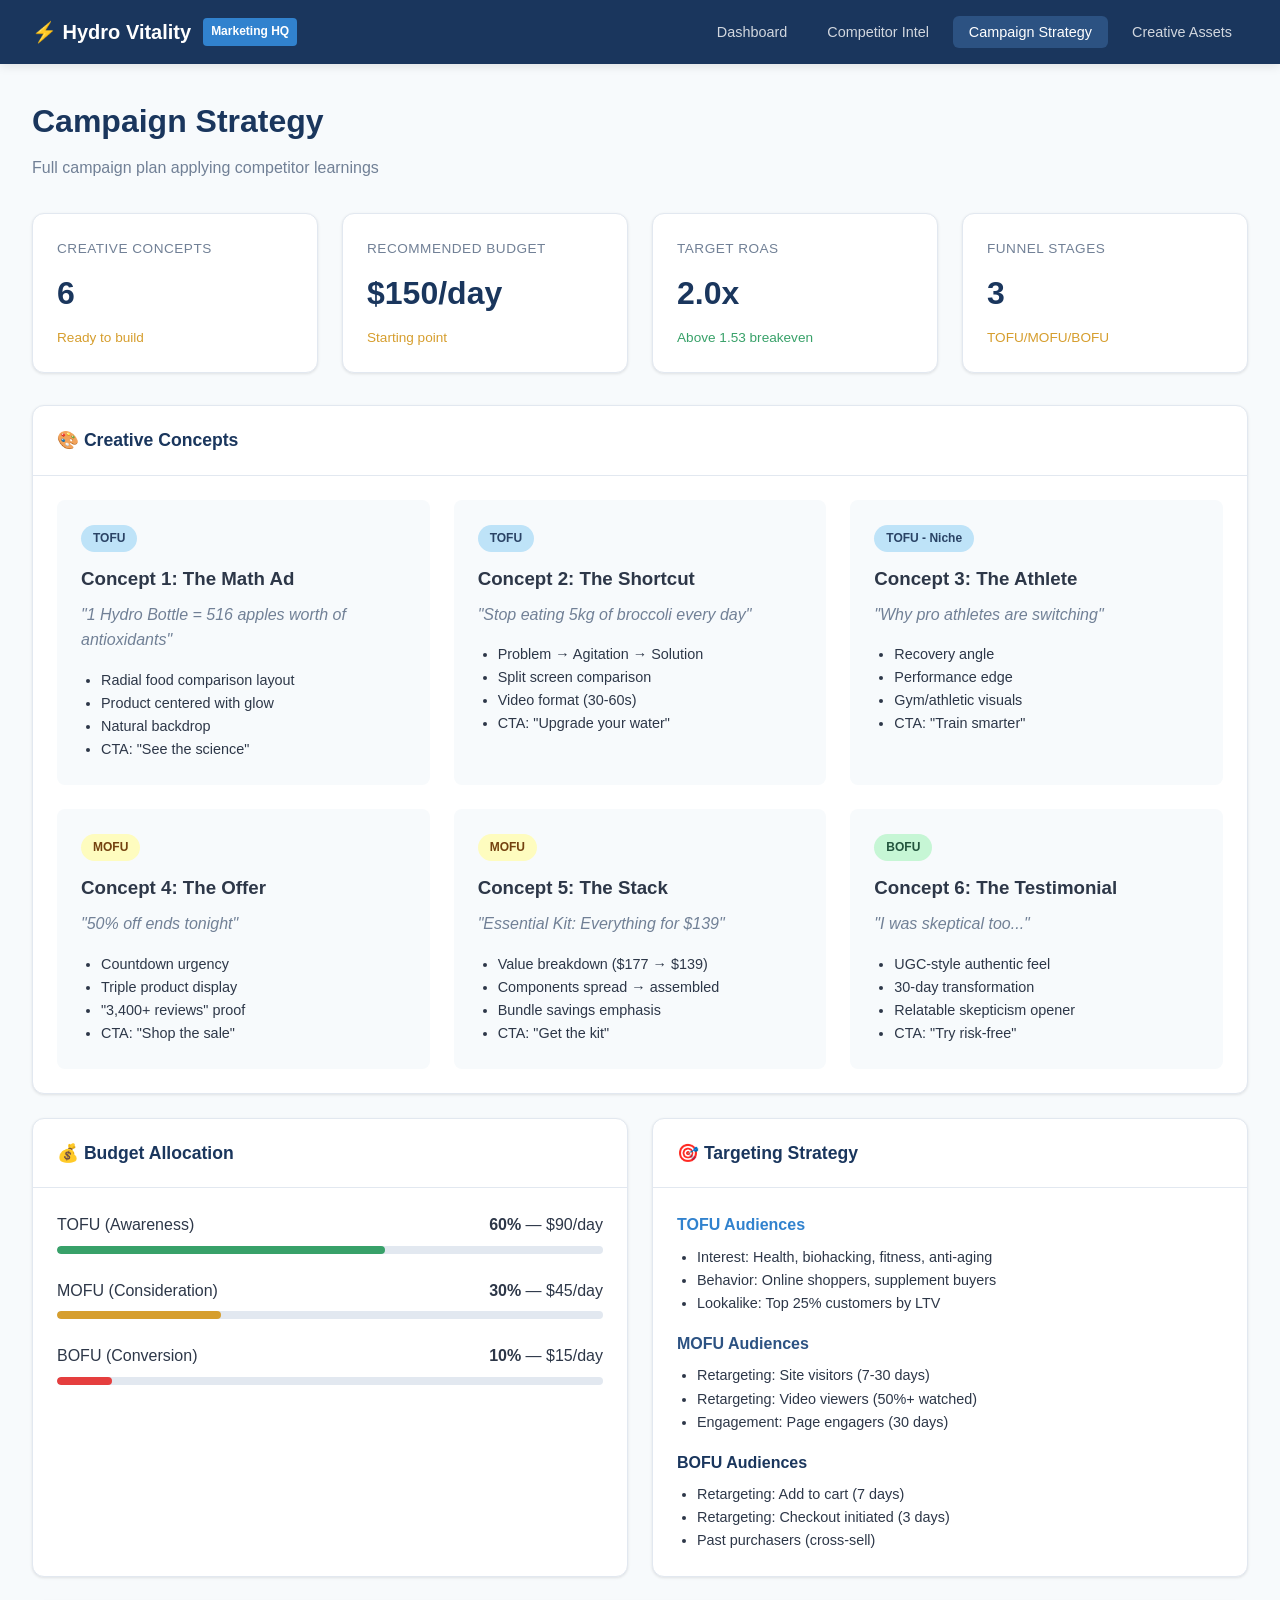
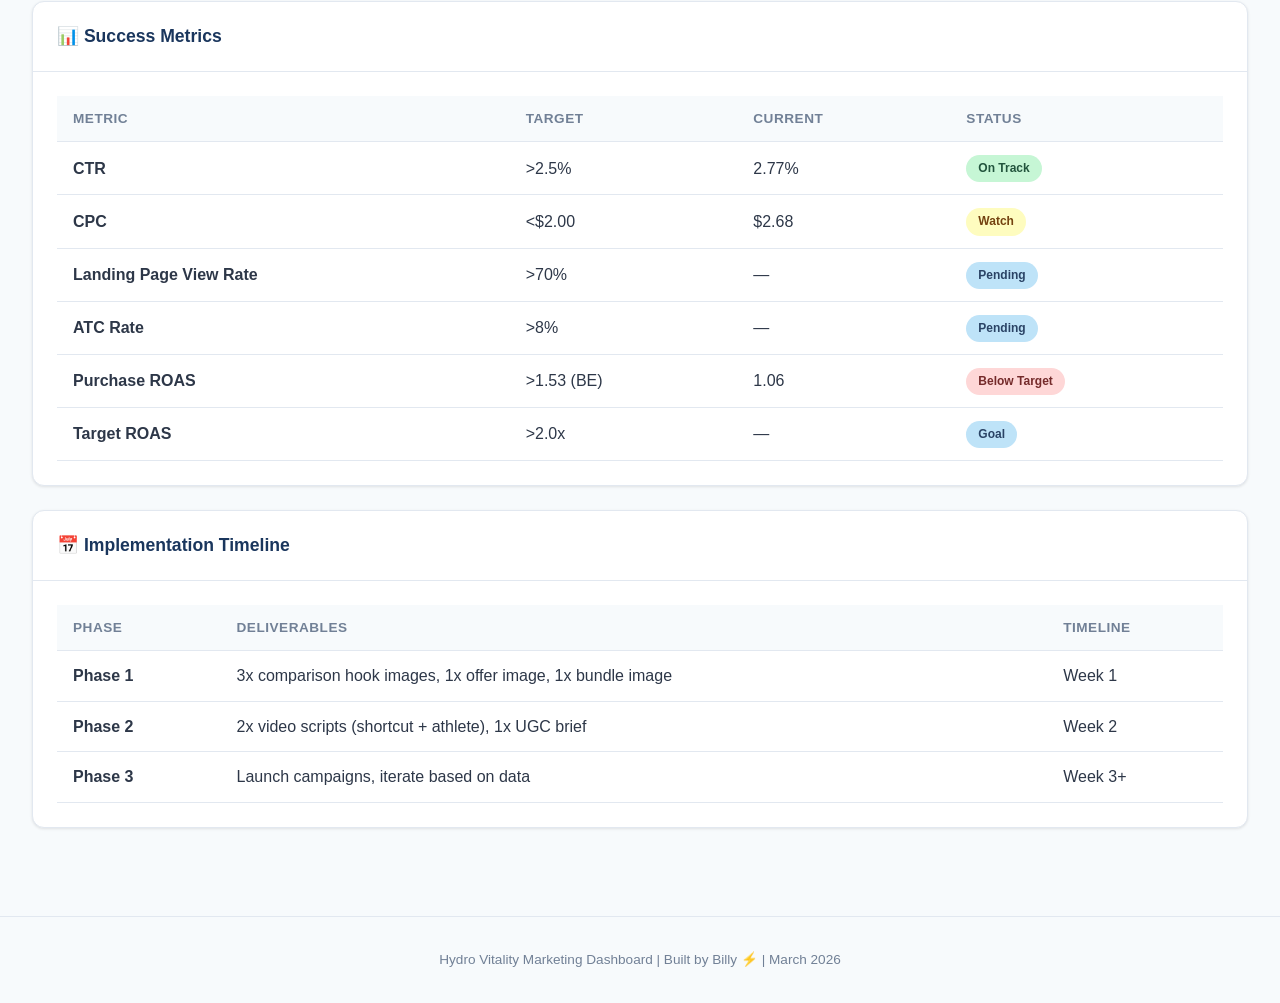
==== campaign-strategy.html @ 6f42a1ee "Initial commit: Hydro Vitality Marketing Dashboard - Competitor intel (Hydrōh analysis) - Campaign s" ====
<!DOCTYPE html>
<html lang="en">
<head>
  <meta charset="UTF-8">
  <meta name="viewport" content="width=device-width, initial-scale=1.0">
  <title>Campaign Strategy | Hydro Vitality</title>
  <link rel="stylesheet" href="css/style.css">
</head>
<body>
  <nav class="nav">
    <div class="nav-container">
      <a href="index.html" class="nav-brand">
        ⚡ Hydro Vitality <span>Marketing HQ</span>
      </a>
      <ul class="nav-links">
        <li><a href="index.html">Dashboard</a></li>
        <li><a href="competitor-intel.html">Competitor Intel</a></li>
        <li><a href="campaign-strategy.html" class="active">Campaign Strategy</a></li>
        <li><a href="creatives.html">Creative Assets</a></li>
      </ul>
    </div>
  </nav>

  <main class="main">
    <div class="page-header">
      <h1>Campaign Strategy</h1>
      <p>Full campaign plan applying competitor learnings</p>
    </div>

    <!-- Strategy Overview -->
    <div class="stats-grid">
      <div class="stat-card">
        <div class="label">Creative Concepts</div>
        <div class="value">6</div>
        <div class="change neutral">Ready to build</div>
      </div>
      <div class="stat-card">
        <div class="label">Recommended Budget</div>
        <div class="value">$150/day</div>
        <div class="change neutral">Starting point</div>
      </div>
      <div class="stat-card">
        <div class="label">Target ROAS</div>
        <div class="value">2.0x</div>
        <div class="change positive">Above 1.53 breakeven</div>
      </div>
      <div class="stat-card">
        <div class="label">Funnel Stages</div>
        <div class="value">3</div>
        <div class="change neutral">TOFU/MOFU/BOFU</div>
      </div>
    </div>

    <!-- Creative Concepts -->
    <div class="card">
      <div class="card-header">
        <h2>🎨 Creative Concepts</h2>
      </div>
      <div class="card-body">
        <div class="grid-3">
          <!-- Concept 1 -->
          <div style="background: var(--bg); padding: 1.5rem; border-radius: 8px;">
            <span class="badge badge-info">TOFU</span>
            <h3 style="margin: 0.75rem 0 0.5rem;">Concept 1: The Math Ad</h3>
            <p style="font-style: italic; margin-bottom: 1rem; color: var(--text-light);">"1 Hydro Bottle = 516 apples worth of antioxidants"</p>
            <ul style="padding-left: 1.25rem; font-size: 0.9rem;">
              <li>Radial food comparison layout</li>
              <li>Product centered with glow</li>
              <li>Natural backdrop</li>
              <li>CTA: "See the science"</li>
            </ul>
          </div>

          <!-- Concept 2 -->
          <div style="background: var(--bg); padding: 1.5rem; border-radius: 8px;">
            <span class="badge badge-info">TOFU</span>
            <h3 style="margin: 0.75rem 0 0.5rem;">Concept 2: The Shortcut</h3>
            <p style="font-style: italic; margin-bottom: 1rem; color: var(--text-light);">"Stop eating 5kg of broccoli every day"</p>
            <ul style="padding-left: 1.25rem; font-size: 0.9rem;">
              <li>Problem → Agitation → Solution</li>
              <li>Split screen comparison</li>
              <li>Video format (30-60s)</li>
              <li>CTA: "Upgrade your water"</li>
            </ul>
          </div>

          <!-- Concept 3 -->
          <div style="background: var(--bg); padding: 1.5rem; border-radius: 8px;">
            <span class="badge badge-info">TOFU - Niche</span>
            <h3 style="margin: 0.75rem 0 0.5rem;">Concept 3: The Athlete</h3>
            <p style="font-style: italic; margin-bottom: 1rem; color: var(--text-light);">"Why pro athletes are switching"</p>
            <ul style="padding-left: 1.25rem; font-size: 0.9rem;">
              <li>Recovery angle</li>
              <li>Performance edge</li>
              <li>Gym/athletic visuals</li>
              <li>CTA: "Train smarter"</li>
            </ul>
          </div>

          <!-- Concept 4 -->
          <div style="background: var(--bg); padding: 1.5rem; border-radius: 8px;">
            <span class="badge badge-warning">MOFU</span>
            <h3 style="margin: 0.75rem 0 0.5rem;">Concept 4: The Offer</h3>
            <p style="font-style: italic; margin-bottom: 1rem; color: var(--text-light);">"50% off ends tonight"</p>
            <ul style="padding-left: 1.25rem; font-size: 0.9rem;">
              <li>Countdown urgency</li>
              <li>Triple product display</li>
              <li>"3,400+ reviews" proof</li>
              <li>CTA: "Shop the sale"</li>
            </ul>
          </div>

          <!-- Concept 5 -->
          <div style="background: var(--bg); padding: 1.5rem; border-radius: 8px;">
            <span class="badge badge-warning">MOFU</span>
            <h3 style="margin: 0.75rem 0 0.5rem;">Concept 5: The Stack</h3>
            <p style="font-style: italic; margin-bottom: 1rem; color: var(--text-light);">"Essential Kit: Everything for $139"</p>
            <ul style="padding-left: 1.25rem; font-size: 0.9rem;">
              <li>Value breakdown ($177 → $139)</li>
              <li>Components spread → assembled</li>
              <li>Bundle savings emphasis</li>
              <li>CTA: "Get the kit"</li>
            </ul>
          </div>

          <!-- Concept 6 -->
          <div style="background: var(--bg); padding: 1.5rem; border-radius: 8px;">
            <span class="badge badge-success">BOFU</span>
            <h3 style="margin: 0.75rem 0 0.5rem;">Concept 6: The Testimonial</h3>
            <p style="font-style: italic; margin-bottom: 1rem; color: var(--text-light);">"I was skeptical too..."</p>
            <ul style="padding-left: 1.25rem; font-size: 0.9rem;">
              <li>UGC-style authentic feel</li>
              <li>30-day transformation</li>
              <li>Relatable skepticism opener</li>
              <li>CTA: "Try risk-free"</li>
            </ul>
          </div>
        </div>
      </div>
    </div>

    <!-- Budget Allocation -->
    <div class="grid-2">
      <div class="card">
        <div class="card-header">
          <h2>💰 Budget Allocation</h2>
        </div>
        <div class="card-body">
          <div style="margin-bottom: 1.5rem;">
            <div style="display: flex; justify-content: space-between; margin-bottom: 0.5rem;">
              <span>TOFU (Awareness)</span>
              <span><strong>60%</strong> — $90/day</span>
            </div>
            <div class="progress-bar">
              <div class="fill success" style="width: 60%;"></div>
            </div>
          </div>
          
          <div style="margin-bottom: 1.5rem;">
            <div style="display: flex; justify-content: space-between; margin-bottom: 0.5rem;">
              <span>MOFU (Consideration)</span>
              <span><strong>30%</strong> — $45/day</span>
            </div>
            <div class="progress-bar">
              <div class="fill warning" style="width: 30%;"></div>
            </div>
          </div>
          
          <div>
            <div style="display: flex; justify-content: space-between; margin-bottom: 0.5rem;">
              <span>BOFU (Conversion)</span>
              <span><strong>10%</strong> — $15/day</span>
            </div>
            <div class="progress-bar">
              <div class="fill danger" style="width: 10%;"></div>
            </div>
          </div>
        </div>
      </div>

      <div class="card">
        <div class="card-header">
          <h2>🎯 Targeting Strategy</h2>
        </div>
        <div class="card-body">
          <h4 style="margin-bottom: 0.5rem; color: var(--accent);">TOFU Audiences</h4>
          <ul style="padding-left: 1.25rem; margin-bottom: 1rem; font-size: 0.9rem;">
            <li>Interest: Health, biohacking, fitness, anti-aging</li>
            <li>Behavior: Online shoppers, supplement buyers</li>
            <li>Lookalike: Top 25% customers by LTV</li>
          </ul>

          <h4 style="margin-bottom: 0.5rem; color: var(--primary-light);">MOFU Audiences</h4>
          <ul style="padding-left: 1.25rem; margin-bottom: 1rem; font-size: 0.9rem;">
            <li>Retargeting: Site visitors (7-30 days)</li>
            <li>Retargeting: Video viewers (50%+ watched)</li>
            <li>Engagement: Page engagers (30 days)</li>
          </ul>

          <h4 style="margin-bottom: 0.5rem; color: var(--primary);">BOFU Audiences</h4>
          <ul style="padding-left: 1.25rem; font-size: 0.9rem;">
            <li>Retargeting: Add to cart (7 days)</li>
            <li>Retargeting: Checkout initiated (3 days)</li>
            <li>Past purchasers (cross-sell)</li>
          </ul>
        </div>
      </div>
    </div>

    <!-- Success Metrics -->
    <div class="card">
      <div class="card-header">
        <h2>📊 Success Metrics</h2>
      </div>
      <div class="card-body">
        <table>
          <thead>
            <tr>
              <th>Metric</th>
              <th>Target</th>
              <th>Current</th>
              <th>Status</th>
            </tr>
          </thead>
          <tbody>
            <tr>
              <td><strong>CTR</strong></td>
              <td>>2.5%</td>
              <td>2.77%</td>
              <td><span class="badge badge-success">On Track</span></td>
            </tr>
            <tr>
              <td><strong>CPC</strong></td>
              <td><$2.00</td>
              <td>$2.68</td>
              <td><span class="badge badge-warning">Watch</span></td>
            </tr>
            <tr>
              <td><strong>Landing Page View Rate</strong></td>
              <td>>70%</td>
              <td>—</td>
              <td><span class="badge badge-info">Pending</span></td>
            </tr>
            <tr>
              <td><strong>ATC Rate</strong></td>
              <td>>8%</td>
              <td>—</td>
              <td><span class="badge badge-info">Pending</span></td>
            </tr>
            <tr>
              <td><strong>Purchase ROAS</strong></td>
              <td>>1.53 (BE)</td>
              <td>1.06</td>
              <td><span class="badge badge-danger">Below Target</span></td>
            </tr>
            <tr>
              <td><strong>Target ROAS</strong></td>
              <td>>2.0x</td>
              <td>—</td>
              <td><span class="badge badge-info">Goal</span></td>
            </tr>
          </tbody>
        </table>
      </div>
    </div>

    <!-- Implementation Timeline -->
    <div class="card">
      <div class="card-header">
        <h2>📅 Implementation Timeline</h2>
      </div>
      <div class="card-body">
        <table>
          <thead>
            <tr>
              <th>Phase</th>
              <th>Deliverables</th>
              <th>Timeline</th>
            </tr>
          </thead>
          <tbody>
            <tr>
              <td><strong>Phase 1</strong></td>
              <td>3x comparison hook images, 1x offer image, 1x bundle image</td>
              <td>Week 1</td>
            </tr>
            <tr>
              <td><strong>Phase 2</strong></td>
              <td>2x video scripts (shortcut + athlete), 1x UGC brief</td>
              <td>Week 2</td>
            </tr>
            <tr>
              <td><strong>Phase 3</strong></td>
              <td>Launch campaigns, iterate based on data</td>
              <td>Week 3+</td>
            </tr>
          </tbody>
        </table>
      </div>
    </div>
  </main>

  <footer class="footer">
    <p>Hydro Vitality Marketing Dashboard | Built by Billy ⚡ | March 2026</p>
  </footer>
</body>
</html>
---- css/style.css ----
/* Hydro Vitality Marketing Dashboard */
:root {
  --primary: #1a365d;
  --primary-light: #2c5282;
  --accent: #3182ce;
  --success: #38a169;
  --warning: #d69e2e;
  --danger: #e53e3e;
  --bg: #f7fafc;
  --card-bg: #ffffff;
  --text: #2d3748;
  --text-light: #718096;
  --border: #e2e8f0;
}

* {
  margin: 0;
  padding: 0;
  box-sizing: border-box;
}

body {
  font-family: -apple-system, BlinkMacSystemFont, 'Segoe UI', Roboto, sans-serif;
  background: var(--bg);
  color: var(--text);
  line-height: 1.6;
}

/* Navigation */
.nav {
  background: var(--primary);
  padding: 1rem 2rem;
  position: sticky;
  top: 0;
  z-index: 100;
  box-shadow: 0 2px 10px rgba(0,0,0,0.1);
}

.nav-container {
  max-width: 1400px;
  margin: 0 auto;
  display: flex;
  justify-content: space-between;
  align-items: center;
}

.nav-brand {
  display: flex;
  align-items: center;
  gap: 0.75rem;
  color: white;
  text-decoration: none;
  font-weight: 700;
  font-size: 1.25rem;
}

.nav-brand span {
  background: var(--accent);
  padding: 0.25rem 0.5rem;
  border-radius: 4px;
  font-size: 0.75rem;
}

.nav-links {
  display: flex;
  gap: 0.5rem;
  list-style: none;
}

.nav-links a {
  color: rgba(255,255,255,0.8);
  text-decoration: none;
  padding: 0.5rem 1rem;
  border-radius: 6px;
  transition: all 0.2s;
  font-size: 0.9rem;
}

.nav-links a:hover,
.nav-links a.active {
  background: var(--primary-light);
  color: white;
}

/* Main Content */
.main {
  max-width: 1400px;
  margin: 0 auto;
  padding: 2rem;
}

/* Page Header */
.page-header {
  margin-bottom: 2rem;
}

.page-header h1 {
  font-size: 2rem;
  color: var(--primary);
  margin-bottom: 0.5rem;
}

.page-header p {
  color: var(--text-light);
}

/* Stats Grid */
.stats-grid {
  display: grid;
  grid-template-columns: repeat(auto-fit, minmax(200px, 1fr));
  gap: 1.5rem;
  margin-bottom: 2rem;
}

.stat-card {
  background: var(--card-bg);
  padding: 1.5rem;
  border-radius: 12px;
  box-shadow: 0 1px 3px rgba(0,0,0,0.1);
  border: 1px solid var(--border);
}

.stat-card .label {
  font-size: 0.85rem;
  color: var(--text-light);
  text-transform: uppercase;
  letter-spacing: 0.5px;
  margin-bottom: 0.5rem;
}

.stat-card .value {
  font-size: 2rem;
  font-weight: 700;
  color: var(--primary);
}

.stat-card .change {
  font-size: 0.85rem;
  margin-top: 0.5rem;
}

.stat-card .change.positive { color: var(--success); }
.stat-card .change.negative { color: var(--danger); }
.stat-card .change.neutral { color: var(--warning); }

/* Cards */
.card {
  background: var(--card-bg);
  border-radius: 12px;
  box-shadow: 0 1px 3px rgba(0,0,0,0.1);
  border: 1px solid var(--border);
  margin-bottom: 1.5rem;
  overflow: hidden;
}

.card-header {
  padding: 1.25rem 1.5rem;
  border-bottom: 1px solid var(--border);
  display: flex;
  justify-content: space-between;
  align-items: center;
}

.card-header h2 {
  font-size: 1.1rem;
  color: var(--primary);
}

.card-body {
  padding: 1.5rem;
}

/* Grid Layouts */
.grid-2 {
  display: grid;
  grid-template-columns: repeat(2, 1fr);
  gap: 1.5rem;
}

.grid-3 {
  display: grid;
  grid-template-columns: repeat(3, 1fr);
  gap: 1.5rem;
}

@media (max-width: 1024px) {
  .grid-3 { grid-template-columns: repeat(2, 1fr); }
}

@media (max-width: 768px) {
  .grid-2, .grid-3 { grid-template-columns: 1fr; }
}

/* Tables */
table {
  width: 100%;
  border-collapse: collapse;
}

th, td {
  padding: 0.75rem 1rem;
  text-align: left;
  border-bottom: 1px solid var(--border);
}

th {
  background: var(--bg);
  font-weight: 600;
  font-size: 0.85rem;
  text-transform: uppercase;
  letter-spacing: 0.5px;
  color: var(--text-light);
}

tr:hover {
  background: var(--bg);
}

/* Badges */
.badge {
  display: inline-block;
  padding: 0.25rem 0.75rem;
  border-radius: 20px;
  font-size: 0.75rem;
  font-weight: 600;
}

.badge-success { background: #c6f6d5; color: #22543d; }
.badge-warning { background: #fefcbf; color: #744210; }
.badge-danger { background: #fed7d7; color: #742a2a; }
.badge-info { background: #bee3f8; color: #2a4365; }

/* Asset Gallery */
.asset-gallery {
  display: grid;
  grid-template-columns: repeat(auto-fill, minmax(250px, 1fr));
  gap: 1rem;
}

.asset-item {
  border-radius: 8px;
  overflow: hidden;
  border: 1px solid var(--border);
  background: var(--card-bg);
}

.asset-item img,
.asset-item video {
  width: 100%;
  height: 200px;
  object-fit: cover;
}

.asset-item .asset-info {
  padding: 0.75rem;
}

.asset-item .asset-info h4 {
  font-size: 0.9rem;
  margin-bottom: 0.25rem;
}

.asset-item .asset-info p {
  font-size: 0.8rem;
  color: var(--text-light);
}

/* Funnel Diagram */
.funnel {
  display: flex;
  flex-direction: column;
  gap: 0.5rem;
  max-width: 600px;
  margin: 0 auto;
}

.funnel-stage {
  padding: 1.5rem;
  text-align: center;
  border-radius: 8px;
  color: white;
  font-weight: 600;
}

.funnel-stage.tofu { background: var(--accent); }
.funnel-stage.mofu { background: var(--primary-light); }
.funnel-stage.bofu { background: var(--primary); }

.funnel-stage small {
  display: block;
  opacity: 0.8;
  font-weight: 400;
  margin-top: 0.25rem;
}

/* Progress Bars */
.progress-bar {
  height: 8px;
  background: var(--border);
  border-radius: 4px;
  overflow: hidden;
}

.progress-bar .fill {
  height: 100%;
  border-radius: 4px;
  transition: width 0.3s;
}

.progress-bar .fill.success { background: var(--success); }
.progress-bar .fill.warning { background: var(--warning); }
.progress-bar .fill.danger { background: var(--danger); }

/* Insights List */
.insights-list {
  list-style: none;
}

.insights-list li {
  padding: 1rem;
  border-bottom: 1px solid var(--border);
  display: flex;
  gap: 1rem;
  align-items: flex-start;
}

.insights-list li:last-child {
  border-bottom: none;
}

.insights-list .icon {
  font-size: 1.5rem;
}

.insights-list h4 {
  font-size: 0.95rem;
  margin-bottom: 0.25rem;
}

.insights-list p {
  font-size: 0.85rem;
  color: var(--text-light);
}

/* Action Items */
.action-item {
  display: flex;
  align-items: center;
  gap: 0.75rem;
  padding: 0.75rem 0;
  border-bottom: 1px solid var(--border);
}

.action-item:last-child {
  border-bottom: none;
}

.action-item input[type="checkbox"] {
  width: 18px;
  height: 18px;
}

.action-item label {
  flex: 1;
}

.action-item .priority {
  font-size: 0.75rem;
  padding: 0.2rem 0.5rem;
  border-radius: 4px;
}

.priority-high { background: #fed7d7; color: #742a2a; }
.priority-medium { background: #fefcbf; color: #744210; }
.priority-low { background: #c6f6d5; color: #22543d; }

/* Footer */
.footer {
  text-align: center;
  padding: 2rem;
  color: var(--text-light);
  font-size: 0.85rem;
  border-top: 1px solid var(--border);
  margin-top: 2rem;
}
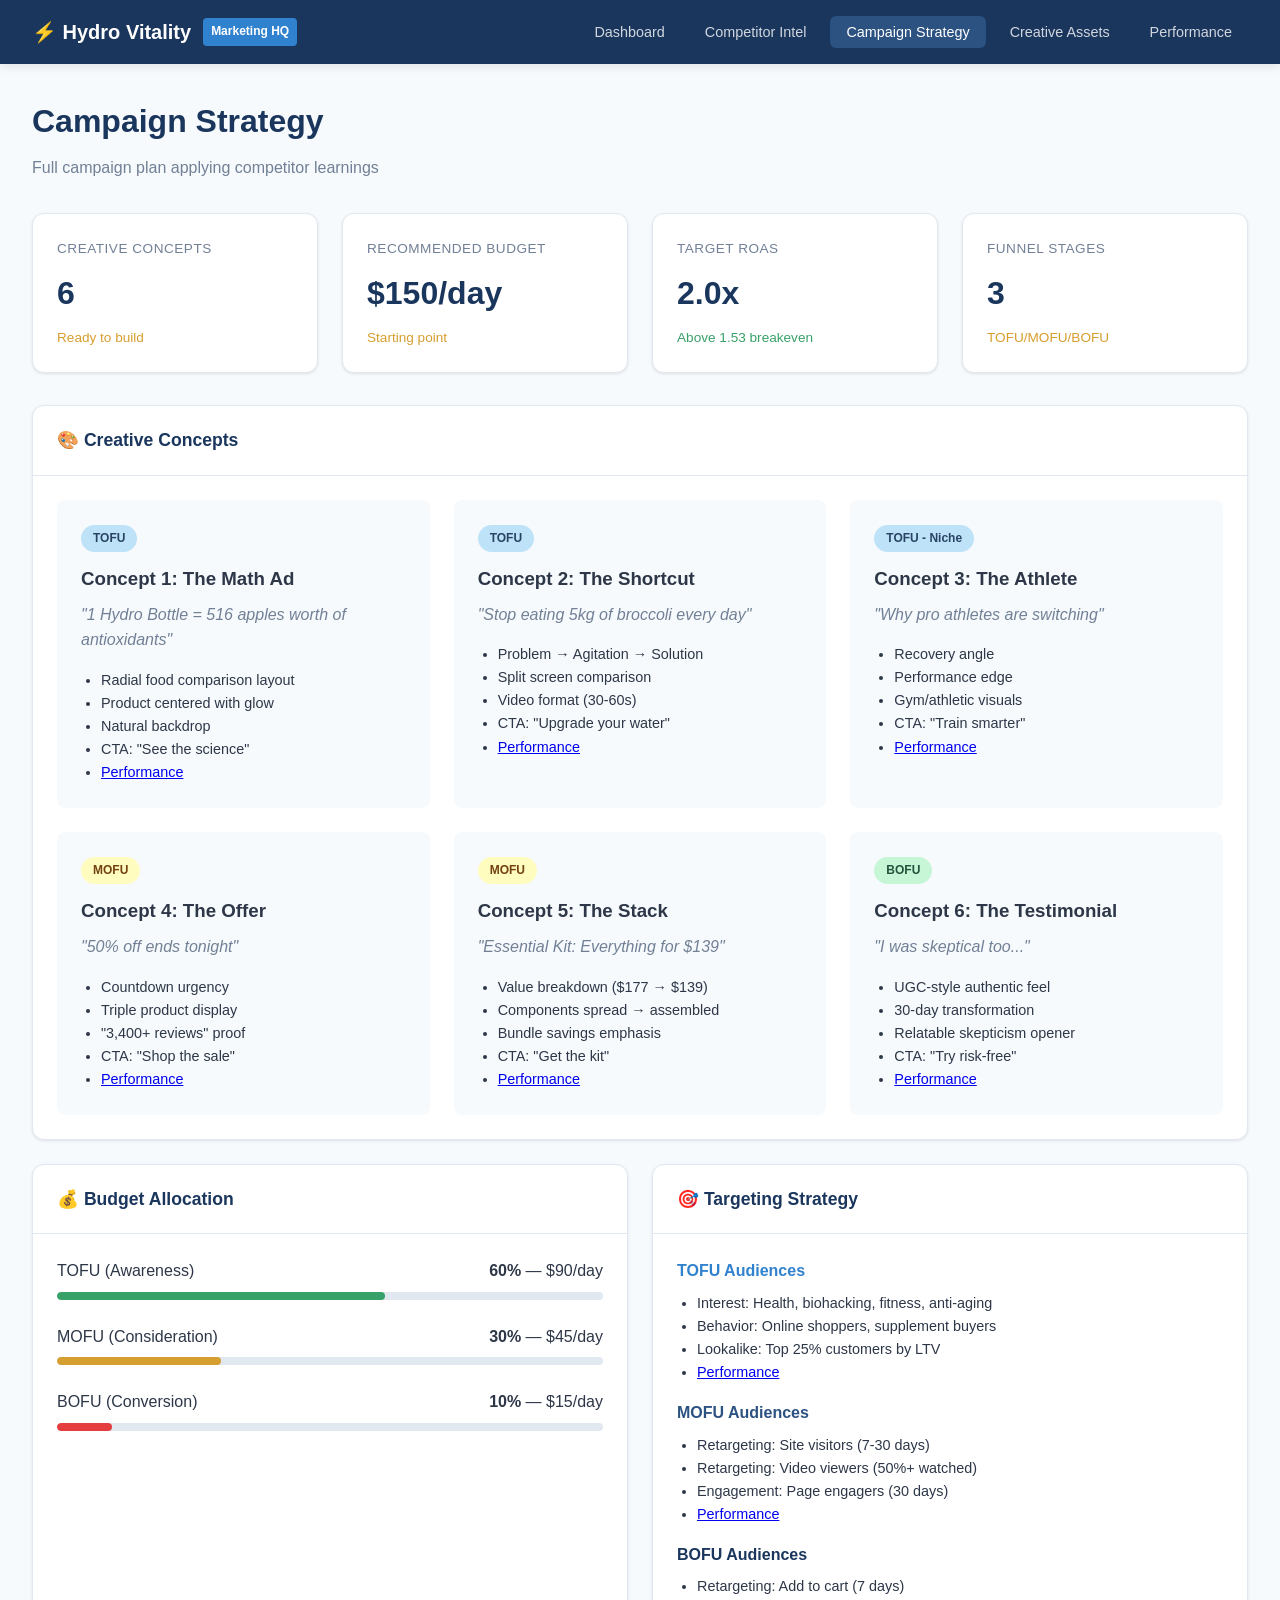
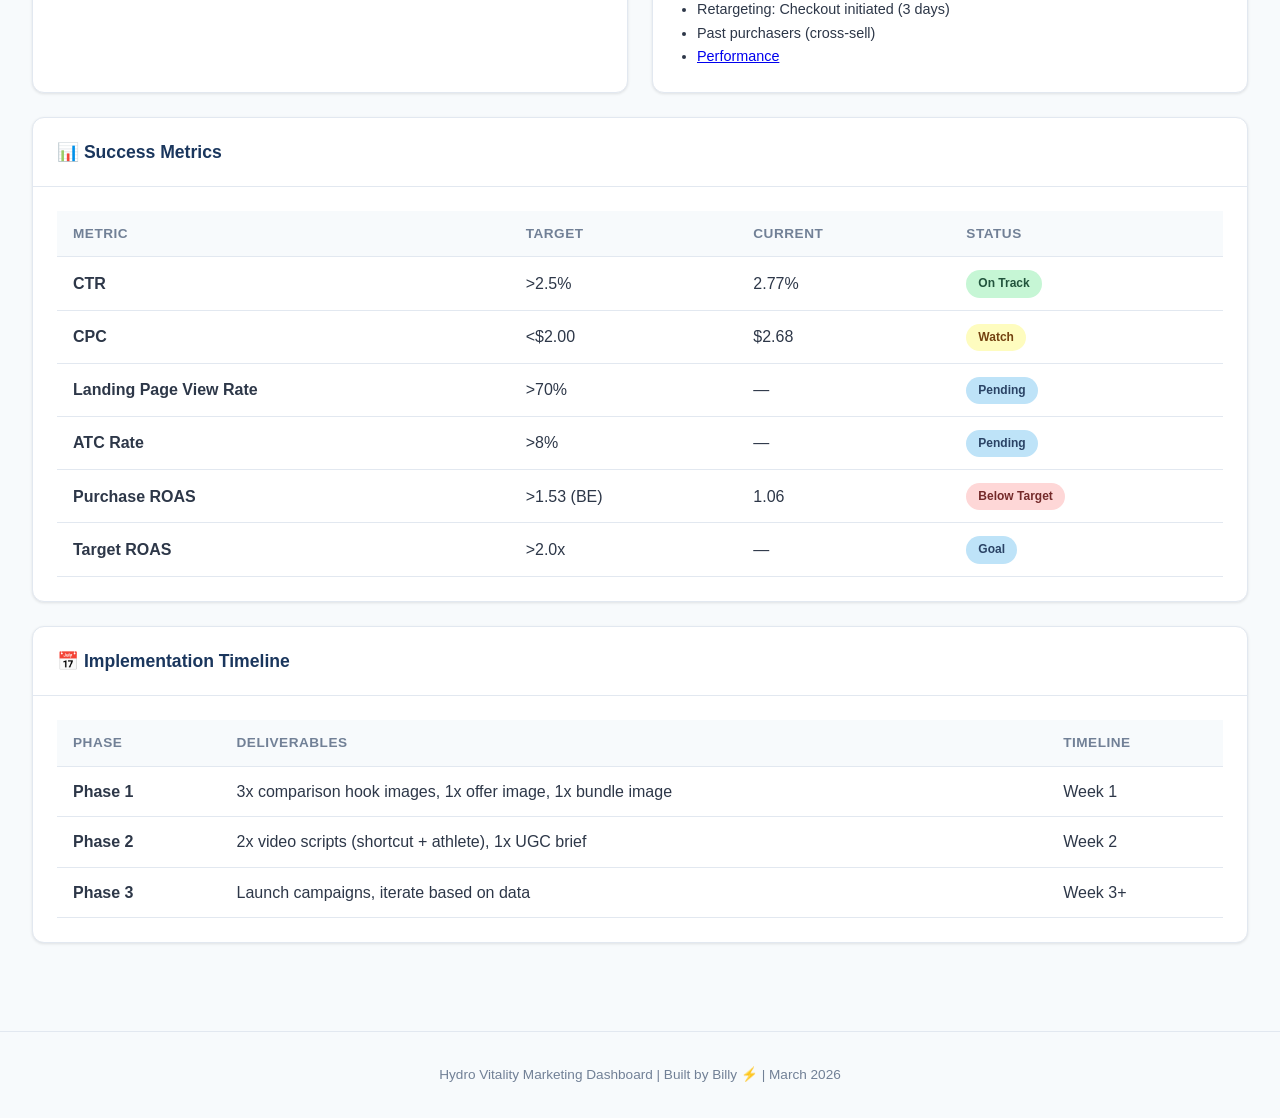
==== commit 4b185130: "Complete marketing dashboard build Added: - Performance tracking page with live metrics - Ad copy va" ====
--- a/campaign-strategy.html
+++ b/campaign-strategy.html
@@ -17,7 +17,8 @@
         <li><a href="competitor-intel.html">Competitor Intel</a></li>
         <li><a href="campaign-strategy.html" class="active">Campaign Strategy</a></li>
         <li><a href="creatives.html">Creative Assets</a></li>
-      </ul>
+      <li><a href="performance.html">Performance</a></li>
+        </ul>
     </div>
   </nav>
 
@@ -68,7 +69,8 @@
               <li>Product centered with glow</li>
               <li>Natural backdrop</li>
               <li>CTA: "See the science"</li>
-            </ul>
+            <li><a href="performance.html">Performance</a></li>
+        </ul>
           </div>
 
           <!-- Concept 2 -->
@@ -81,7 +83,8 @@
               <li>Split screen comparison</li>
               <li>Video format (30-60s)</li>
               <li>CTA: "Upgrade your water"</li>
-            </ul>
+            <li><a href="performance.html">Performance</a></li>
+        </ul>
           </div>
 
           <!-- Concept 3 -->
@@ -94,7 +97,8 @@
               <li>Performance edge</li>
               <li>Gym/athletic visuals</li>
               <li>CTA: "Train smarter"</li>
-            </ul>
+            <li><a href="performance.html">Performance</a></li>
+        </ul>
           </div>
 
           <!-- Concept 4 -->
@@ -107,7 +111,8 @@
               <li>Triple product display</li>
               <li>"3,400+ reviews" proof</li>
               <li>CTA: "Shop the sale"</li>
-            </ul>
+            <li><a href="performance.html">Performance</a></li>
+        </ul>
           </div>
 
           <!-- Concept 5 -->
@@ -120,7 +125,8 @@
               <li>Components spread → assembled</li>
               <li>Bundle savings emphasis</li>
               <li>CTA: "Get the kit"</li>
-            </ul>
+            <li><a href="performance.html">Performance</a></li>
+        </ul>
           </div>
 
           <!-- Concept 6 -->
@@ -133,7 +139,8 @@
               <li>30-day transformation</li>
               <li>Relatable skepticism opener</li>
               <li>CTA: "Try risk-free"</li>
-            </ul>
+            <li><a href="performance.html">Performance</a></li>
+        </ul>
           </div>
         </div>
       </div>
@@ -188,21 +195,24 @@
             <li>Interest: Health, biohacking, fitness, anti-aging</li>
             <li>Behavior: Online shoppers, supplement buyers</li>
             <li>Lookalike: Top 25% customers by LTV</li>
-          </ul>
+          <li><a href="performance.html">Performance</a></li>
+        </ul>
 
           <h4 style="margin-bottom: 0.5rem; color: var(--primary-light);">MOFU Audiences</h4>
           <ul style="padding-left: 1.25rem; margin-bottom: 1rem; font-size: 0.9rem;">
             <li>Retargeting: Site visitors (7-30 days)</li>
             <li>Retargeting: Video viewers (50%+ watched)</li>
             <li>Engagement: Page engagers (30 days)</li>
-          </ul>
+          <li><a href="performance.html">Performance</a></li>
+        </ul>
 
           <h4 style="margin-bottom: 0.5rem; color: var(--primary);">BOFU Audiences</h4>
           <ul style="padding-left: 1.25rem; font-size: 0.9rem;">
             <li>Retargeting: Add to cart (7 days)</li>
             <li>Retargeting: Checkout initiated (3 days)</li>
             <li>Past purchasers (cross-sell)</li>
-          </ul>
+          <li><a href="performance.html">Performance</a></li>
+        </ul>
         </div>
       </div>
     </div>
